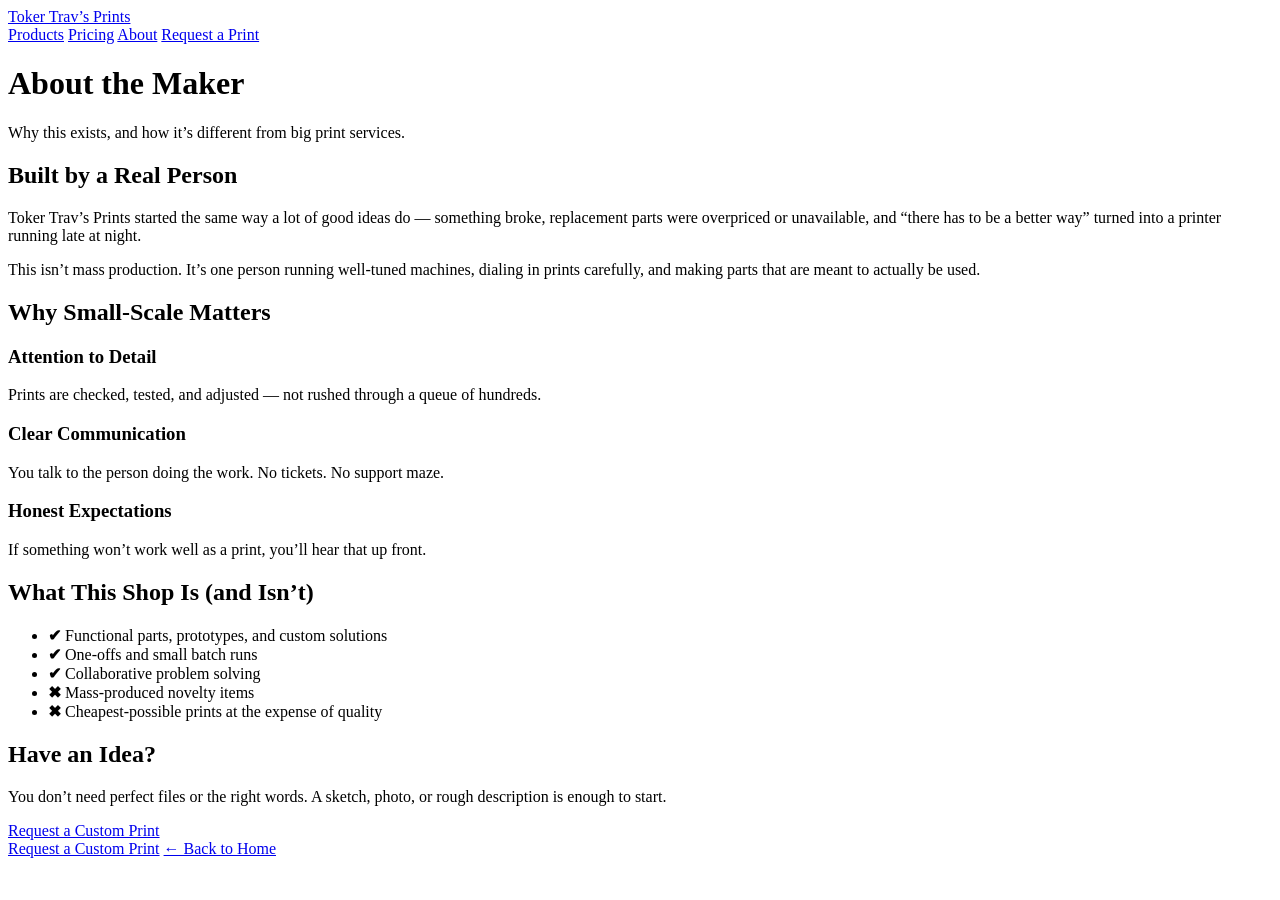
==== about.html @ 922c4897 "Add files via upload" ====
<!DOCTYPE html>
<html lang="en">
<head>
  <meta charset="UTF-8">
  <title>About – Toker Trav’s Prints</title>
  <link rel="stylesheet" href="css/style.css">
</head>
<body>
<nav class="nav">
  <div class="nav-inner">
    <a href="index.html" class="logo">Toker Trav’s Prints</a>

    <div class="nav-links">
      <a href="product.html">Products</a>
      <a href="pricing.html">Pricing</a>
      <a href="about.html">About</a>
      <a href="request.html" class="nav-cta">Request a Print</a>
    </div>
  </div>
</nav>

<div class="bg-art"></div>

<header class="hero small">
  <h1>About the Maker</h1>
  <p>Why this exists, and how it’s different from big print services.</p>
</header>

<section class="section">
  <h2>Built by a Real Person</h2>

  <p>
    Toker Trav’s Prints started the same way a lot of good ideas do —
    something broke, replacement parts were overpriced or unavailable,
    and “there has to be a better way” turned into a printer running late at night.
  </p>

  <p>
    This isn’t mass production.
    It’s one person running well‑tuned machines,
    dialing in prints carefully,
    and making parts that are meant to actually be used.
  </p>
</section>

<section class="section alt">
  <h2>Why Small‑Scale Matters</h2>

  <div class="why-grid">
    <div>
      <h3>Attention to Detail</h3>
      <p>
        Prints are checked, tested, and adjusted —
        not rushed through a queue of hundreds.
      </p>
    </div>

    <div>
      <h3>Clear Communication</h3>
      <p>
        You talk to the person doing the work.
        No tickets. No support maze.
      </p>
    </div>

    <div>
      <h3>Honest Expectations</h3>
      <p>
        If something won’t work well as a print, you’ll hear that up front.
      </p>
    </div>
  </div>
</section>

<section class="section">
  <h2>What This Shop Is (and Isn’t)</h2>

  <ul class="materials">
    <li><strong>✔</strong> Functional parts, prototypes, and custom solutions</li>
    <li><strong>✔</strong> One‑offs and small batch runs</li>
    <li><strong>✔</strong> Collaborative problem solving</li>
    <li><strong>✖</strong> Mass‑produced novelty items</li>
    <li><strong>✖</strong> Cheapest‑possible prints at the expense of quality</li>
  </ul>
</section>

<section class="section alt">
  <h2>Have an Idea?</h2>
  <p>
    You don’t need perfect files or the right words.
    A sketch, photo, or rough description is enough to start.
  </p>

  <a href="product.html" class="cta">Request a Custom Print</a>
</section>

<footer>
<a href="request.html">Request a Custom Print</a>

  <a href="index.html">← Back to Home</a>
</footer>

</body>
</html>
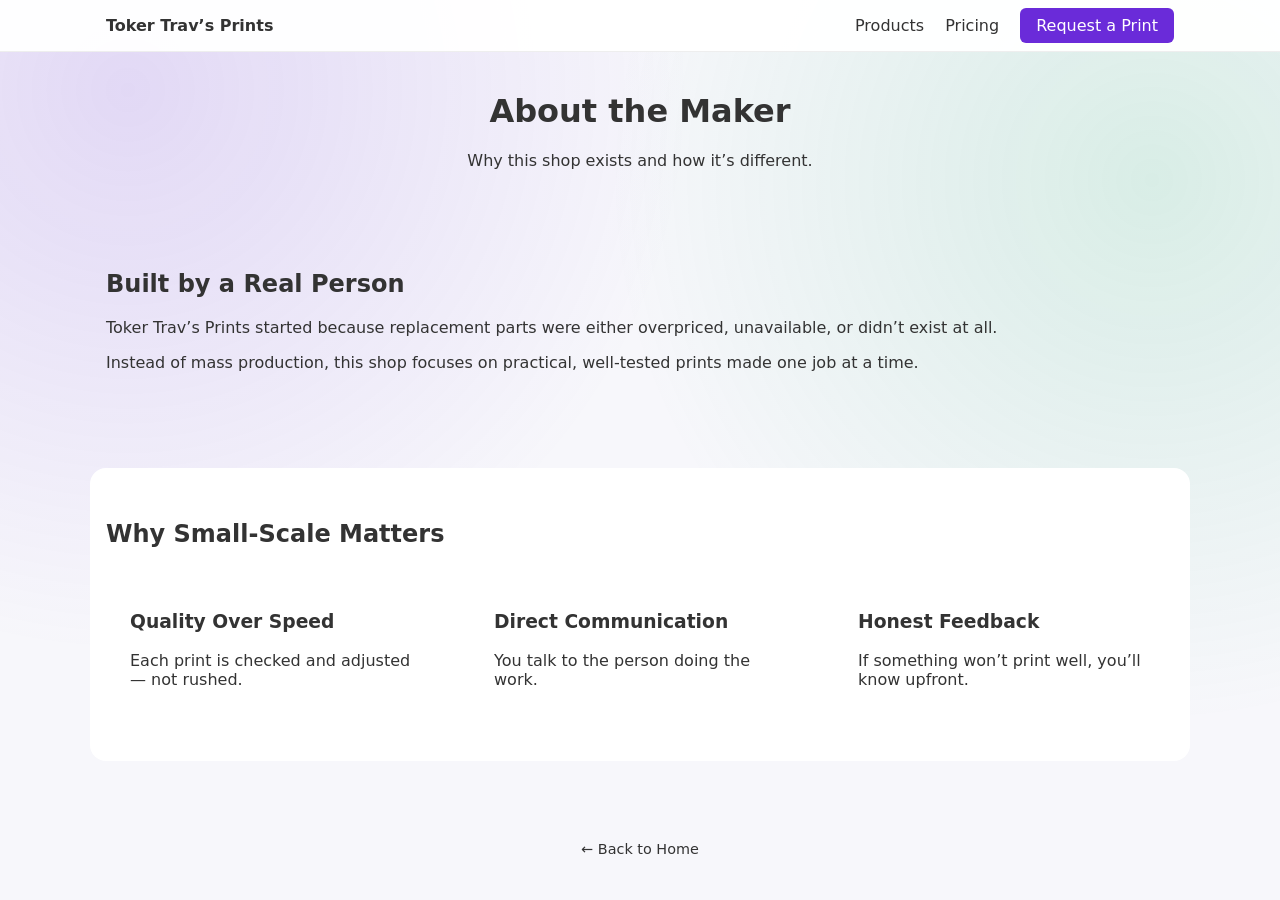
==== commit 12cb6bcb: "Add files via upload" ====
--- a/about.html
+++ b/about.html
@@ -3,102 +3,62 @@
 <head>
   <meta charset="UTF-8">
   <title>About – Toker Trav’s Prints</title>
-  <link rel="stylesheet" href="css/style.css">
+  <link rel="stylesheet" href="style.css">
 </head>
 <body>
+
+<div class="bg-art"></div>
+
 <nav class="nav">
   <div class="nav-inner">
-    <a href="index.html" class="logo">Toker Trav’s Prints</a>
-
+    <a class="logo" href="index.html">Toker Trav’s Prints</a>
     <div class="nav-links">
       <a href="product.html">Products</a>
       <a href="pricing.html">Pricing</a>
-      <a href="about.html">About</a>
       <a href="request.html" class="nav-cta">Request a Print</a>
     </div>
   </div>
 </nav>
 
-<div class="bg-art"></div>
-
 <header class="hero small">
   <h1>About the Maker</h1>
-  <p>Why this exists, and how it’s different from big print services.</p>
+  <p>Why this shop exists and how it’s different.</p>
 </header>
 
 <section class="section">
   <h2>Built by a Real Person</h2>
-
   <p>
-    Toker Trav’s Prints started the same way a lot of good ideas do —
-    something broke, replacement parts were overpriced or unavailable,
-    and “there has to be a better way” turned into a printer running late at night.
+    Toker Trav’s Prints started because replacement parts were either
+    overpriced, unavailable, or didn’t exist at all.
   </p>
-
   <p>
-    This isn’t mass production.
-    It’s one person running well‑tuned machines,
-    dialing in prints carefully,
-    and making parts that are meant to actually be used.
+    Instead of mass production, this shop focuses on practical,
+    well‑tested prints made one job at a time.
   </p>
 </section>
 
 <section class="section alt">
   <h2>Why Small‑Scale Matters</h2>
-
   <div class="why-grid">
     <div>
-      <h3>Attention to Detail</h3>
-      <p>
-        Prints are checked, tested, and adjusted —
-        not rushed through a queue of hundreds.
-      </p>
+      <h3>Quality Over Speed</h3>
+      <p>Each print is checked and adjusted — not rushed.</p>
     </div>
-
     <div>
-      <h3>Clear Communication</h3>
-      <p>
-        You talk to the person doing the work.
-        No tickets. No support maze.
-      </p>
+      <h3>Direct Communication</h3>
+      <p>You talk to the person doing the work.</p>
     </div>
-
     <div>
-      <h3>Honest Expectations</h3>
-      <p>
-        If something won’t work well as a print, you’ll hear that up front.
-      </p>
+      <h3>Honest Feedback</h3>
+      <p>If something won’t print well, you’ll know upfront.</p>
     </div>
   </div>
 </section>
 
-<section class="section">
-  <h2>What This Shop Is (and Isn’t)</h2>
-
-  <ul class="materials">
-    <li><strong>✔</strong> Functional parts, prototypes, and custom solutions</li>
-    <li><strong>✔</strong> One‑offs and small batch runs</li>
-    <li><strong>✔</strong> Collaborative problem solving</li>
-    <li><strong>✖</strong> Mass‑produced novelty items</li>
-    <li><strong>✖</strong> Cheapest‑possible prints at the expense of quality</li>
-  </ul>
-</section>
-
-<section class="section alt">
-  <h2>Have an Idea?</h2>
-  <p>
-    You don’t need perfect files or the right words.
-    A sketch, photo, or rough description is enough to start.
-  </p>
-
-  <a href="product.html" class="cta">Request a Custom Print</a>
-</section>
-
 <footer>
-<a href="request.html">Request a Custom Print</a>
-
   <a href="index.html">← Back to Home</a>
 </footer>
 
+<script src="main.js"></script>
 </body>
 </html>
--- a/style.css
+++ b/style.css
@@ -0,0 +1,170 @@
+:root {
+  --purple: #6a2bd9;
+  --green: #2bb673;
+  --bg: #f7f7fb;
+  --text: #333;
+}
+
+* {
+  box-sizing: border-box;
+  font-family: system-ui, sans-serif;
+}
+
+body {
+  margin: 0;
+  background: var(--bg);
+  color: var(--text);
+}
+
+a {
+  color: inherit;
+  text-decoration: none;
+}
+
+/* BACKGROUND */
+.bg-art {
+  position: fixed;
+  inset: 0;
+  z-index: -1;
+  background:
+    radial-gradient(circle at 10% 10%, rgba(106,43,217,0.15), transparent 40%),
+    radial-gradient(circle at 90% 20%, rgba(43,182,115,0.15), transparent 40%);
+}
+
+/* NAV */
+.nav {
+  background: rgba(255,255,255,0.95);
+  border-bottom: 1px solid #eee;
+  position: sticky;
+  top: 0;
+  z-index: 10;
+}
+
+.nav-inner {
+  max-width: 1100px;
+  margin: auto;
+  padding: 1rem;
+  display: flex;
+  justify-content: space-between;
+  align-items: center;
+}
+
+.logo {
+  font-weight: 700;
+}
+
+.nav-links a {
+  margin-left: 1rem;
+}
+
+.nav-cta {
+  background: var(--purple);
+  color: white;
+  padding: 0.5rem 1rem;
+  border-radius: 6px;
+}
+
+/* HERO */
+.hero {
+  max-width: 900px;
+  margin: 4rem auto;
+  padding: 0 1rem;
+  text-align: center;
+}
+
+.hero.small {
+  margin: 2.5rem auto;
+}
+
+.hero span {
+  color: var(--purple);
+}
+
+.cta {
+  display: inline-block;
+  margin-top: 1.5rem;
+  padding: 0.75rem 1.5rem;
+  background: var(--green);
+  color: white;
+  border-radius: 8px;
+}
+
+/* SECTIONS */
+.section {
+  max-width: 1100px;
+  margin: 3rem auto;
+  padding: 2rem 1rem;
+}
+
+.section.alt {
+  background: white;
+  border-radius: 16px;
+}
+
+/* GRIDS */
+.why-grid,
+.product-grid {
+  display: grid;
+  grid-template-columns: repeat(auto-fit, minmax(220px, 1fr));
+  gap: 1.5rem;
+}
+
+.why-grid div,
+.product-card {
+  background: white;
+  padding: 1.5rem;
+  border-radius: 12px;
+}
+
+/* PRODUCT */
+.product-card {
+  transition: transform 0.2s, box-shadow 0.2s;
+}
+
+.product-card:hover {
+  transform: translateY(-4px);
+  box-shadow: 0 10px 30px rgba(0,0,0,0.1);
+}
+
+.img-placeholder {
+  height: 140px;
+  background: linear-gradient(135deg, var(--purple), var(--green));
+  color: white;
+  display: flex;
+  align-items: center;
+  justify-content: center;
+  border-radius: 8px;
+  margin-bottom: 0.75rem;
+  font-weight: bold;
+}
+
+/* FORM */
+.quote-form {
+  max-width: 600px;
+  margin: auto;
+}
+
+.quote-form label {
+  display: block;
+  margin-bottom: 1rem;
+}
+
+.quote-form input,
+.quote-form textarea,
+.quote-form select {
+  width: 100%;
+  padding: 0.6rem;
+  margin-top: 0.3rem;
+}
+
+.form-note {
+  font-size: 0.85rem;
+  color: #666;
+}
+
+/* FOOTER */
+footer {
+  text-align: center;
+  padding: 2rem;
+  font-size: 0.9rem;
+}
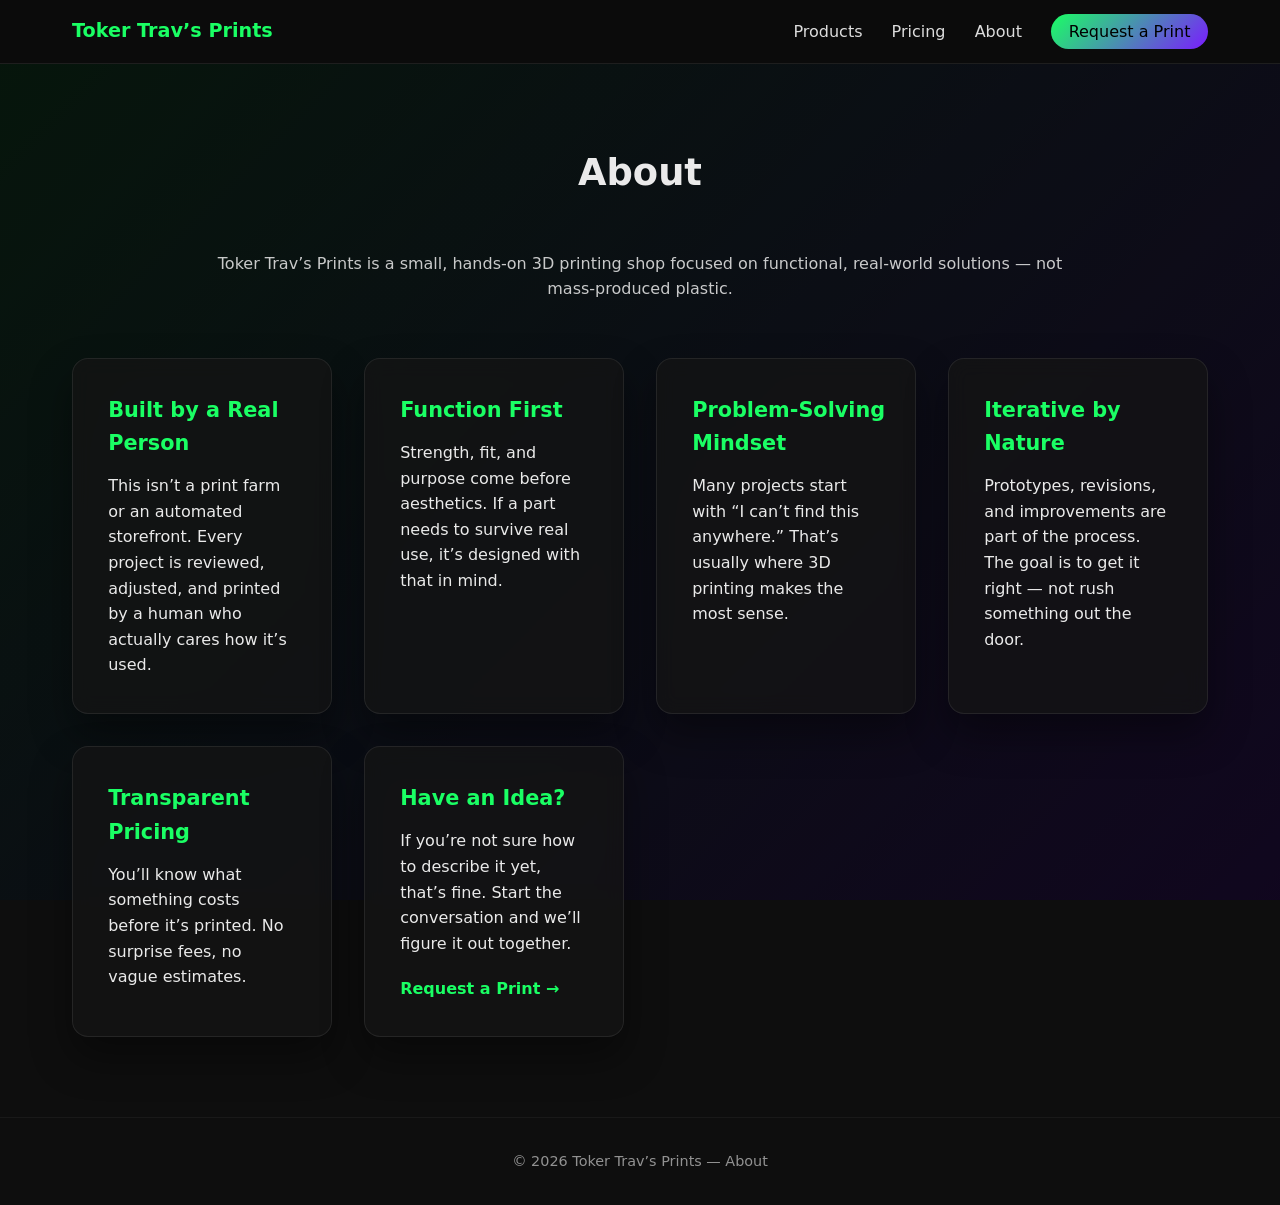
==== commit b6e7fe51: "Add files via upload" ====
--- a/about.html
+++ b/about.html
@@ -2,63 +2,94 @@
 <html lang="en">
 <head>
   <meta charset="UTF-8">
-  <title>About – Toker Trav’s Prints</title>
+  <title>About | Toker Trav’s Prints</title>
+  <meta name="viewport" content="width=device-width, initial-scale=1.0">
   <link rel="stylesheet" href="style.css">
 </head>
-<body>
+<body class="about-page">
 
-<div class="bg-art"></div>
 
+<!-- NAV -->
 <nav class="nav">
   <div class="nav-inner">
     <a class="logo" href="index.html">Toker Trav’s Prints</a>
     <div class="nav-links">
       <a href="product.html">Products</a>
       <a href="pricing.html">Pricing</a>
+      <a href="about.html">About</a>
       <a href="request.html" class="nav-cta">Request a Print</a>
     </div>
   </div>
 </nav>
 
-<header class="hero small">
-  <h1>About the Maker</h1>
-  <p>Why this shop exists and how it’s different.</p>
-</header>
+<!-- PAGE CONTENT -->
+<section class="section">
+  <h2>About</h2>
 
-<section class="section">
-  <h2>Built by a Real Person</h2>
-  <p>
-    Toker Trav’s Prints started because replacement parts were either
-    overpriced, unavailable, or didn’t exist at all.
+  <p style="text-align:center; max-width:850px; margin: 0 auto 3.5rem; opacity:0.85;">
+    Toker Trav’s Prints is a small, hands‑on 3D printing shop focused on
+    functional, real‑world solutions — not mass‑produced plastic.
   </p>
-  <p>
-    Instead of mass production, this shop focuses on practical,
-    well‑tested prints made one job at a time.
-  </p>
-</section>
 
-<section class="section alt">
-  <h2>Why Small‑Scale Matters</h2>
   <div class="why-grid">
-    <div>
-      <h3>Quality Over Speed</h3>
-      <p>Each print is checked and adjusted — not rushed.</p>
+
+    <div class="why-card">
+      <h3>Built by a Real Person</h3>
+      <p>
+        This isn’t a print farm or an automated storefront.
+        Every project is reviewed, adjusted, and printed by a human
+        who actually cares how it’s used.
+      </p>
     </div>
-    <div>
-      <h3>Direct Communication</h3>
-      <p>You talk to the person doing the work.</p>
+
+    <div class="why-card">
+      <h3>Function First</h3>
+      <p>
+        Strength, fit, and purpose come before aesthetics.
+        If a part needs to survive real use, it’s designed with that in mind.
+      </p>
     </div>
-    <div>
-      <h3>Honest Feedback</h3>
-      <p>If something won’t print well, you’ll know upfront.</p>
+
+    <div class="why-card">
+      <h3>Problem‑Solving Mindset</h3>
+      <p>
+        Many projects start with “I can’t find this anywhere.”
+        That’s usually where 3D printing makes the most sense.
+      </p>
     </div>
+
+    <div class="why-card">
+      <h3>Iterative by Nature</h3>
+      <p>
+        Prototypes, revisions, and improvements are part of the process.
+        The goal is to get it right — not rush something out the door.
+      </p>
+    </div>
+
+    <div class="why-card">
+      <h3>Transparent Pricing</h3>
+      <p>
+        You’ll know what something costs before it’s printed.
+        No surprise fees, no vague estimates.
+      </p>
+    </div>
+
+    <div class="why-card highlight">
+      <h3>Have an Idea?</h3>
+      <p>
+        If you’re not sure how to describe it yet, that’s fine.
+        Start the conversation and we’ll figure it out together.
+      </p>
+      <a href="request.html" class="service-link">Request a Print →</a>
+    </div>
+
   </div>
 </section>
 
-<footer>
-  <a href="index.html">← Back to Home</a>
+<!-- FOOTER -->
+<footer class="footer">
+  © 2026 Toker Trav’s Prints — About
 </footer>
 
-<script src="main.js"></script>
 </body>
 </html>
--- a/style.css
+++ b/style.css
@@ -1,170 +1,433 @@
-:root {
-  --purple: #6a2bd9;
-  --green: #2bb673;
-  --bg: #f7f7fb;
-  --text: #333;
-}
+/* =========================
+   RESET + BASE
+========================= */
 
 * {
   box-sizing: border-box;
-  font-family: system-ui, sans-serif;
+  margin: 0;
+  padding: 0;
 }
 
 body {
-  margin: 0;
-  background: var(--bg);
-  color: var(--text);
+  font-family: system-ui, -apple-system, BlinkMacSystemFont, sans-serif;
+  background: #0e0e0e;
+  color: #eaeaea;
+  line-height: 1.6;
 }
 
 a {
   color: inherit;
-  text-decoration: none;
-}
-
-/* BACKGROUND */
-.bg-art {
-  position: fixed;
-  inset: 0;
-  z-index: -1;
-  background:
-    radial-gradient(circle at 10% 10%, rgba(106,43,217,0.15), transparent 40%),
-    radial-gradient(circle at 90% 20%, rgba(43,182,115,0.15), transparent 40%);
-}
-
-/* NAV */
+}
+
+/* =========================
+   NAVIGATION
+========================= */
+
 .nav {
-  background: rgba(255,255,255,0.95);
-  border-bottom: 1px solid #eee;
+  background: #0b0b0b;
+  border-bottom: 1px solid rgba(255,255,255,0.08);
   position: sticky;
   top: 0;
-  z-index: 10;
+  z-index: 50;
 }
 
 .nav-inner {
-  max-width: 1100px;
+  max-width: 1200px;
   margin: auto;
-  padding: 1rem;
+  padding: 1rem 2rem;
   display: flex;
   justify-content: space-between;
   align-items: center;
 }
 
 .logo {
+  font-size: 1.2rem;
+  font-weight: 800;
+  color: #1aff64;
+  text-decoration: none;
+}
+
+.nav-links a {
+  margin-left: 1.5rem;
+  text-decoration: none;
+  color: #ddd;
+  font-weight: 500;
+  transition: color 0.2s ease;
+}
+
+.nav-links a:hover {
+  color: #1aff64;
+}
+
+.nav-cta {
+  padding: 0.5rem 1.1rem;
+  border-radius: 999px;
+  background: linear-gradient(135deg, #1aff64, #7a1cff);
+  color: #000 !important;
   font-weight: 700;
 }
 
-.nav-links a {
-  margin-left: 1rem;
-}
-
-.nav-cta {
-  background: var(--purple);
-  color: white;
-  padding: 0.5rem 1rem;
-  border-radius: 6px;
-}
-
-/* HERO */
+/* =========================
+   HERO
+========================= */
+
 .hero {
-  max-width: 900px;
-  margin: 4rem auto;
-  padding: 0 1rem;
-  text-align: center;
-}
-
-.hero.small {
-  margin: 2.5rem auto;
-}
-
-.hero span {
-  color: var(--purple);
-}
-
-.cta {
-  display: inline-block;
-  margin-top: 1.5rem;
-  padding: 0.75rem 1.5rem;
-  background: var(--green);
-  color: white;
-  border-radius: 8px;
-}
-
-/* SECTIONS */
-.section {
-  max-width: 1100px;
-  margin: 3rem auto;
-  padding: 2rem 1rem;
-}
-
-.section.alt {
-  background: white;
-  border-radius: 16px;
-}
-
-/* GRIDS */
-.why-grid,
-.product-grid {
-  display: grid;
-  grid-template-columns: repeat(auto-fit, minmax(220px, 1fr));
-  gap: 1.5rem;
-}
-
-.why-grid div,
-.product-card {
-  background: white;
-  padding: 1.5rem;
-  border-radius: 12px;
-}
-
-/* PRODUCT */
-.product-card {
-  transition: transform 0.2s, box-shadow 0.2s;
-}
-
-.product-card:hover {
-  transform: translateY(-4px);
-  box-shadow: 0 10px 30px rgba(0,0,0,0.1);
-}
-
-.img-placeholder {
-  height: 140px;
-  background: linear-gradient(135deg, var(--purple), var(--green));
-  color: white;
+  min-height: calc(100vh - 70px);
   display: flex;
   align-items: center;
   justify-content: center;
-  border-radius: 8px;
-  margin-bottom: 0.75rem;
-  font-weight: bold;
-}
-
-/* FORM */
-.quote-form {
-  max-width: 600px;
+  padding: 5rem 2rem;
+  position: relative;
+  overflow: hidden;
+
+  background-image:
+    linear-gradient(
+      135deg,
+      rgba(26,255,100,0.25),
+      rgba(122,28,255,0.45)
+    ),
+    linear-gradient(
+      rgba(0,0,0,0.6),
+      rgba(0,0,0,0.6)
+    ),
+    url("https://www.nanalyze.com/app/uploads/2020/06/Investing-3D-Printing-Stocks-Teaser-1024x683.jpg.webp");
+
+  background-size: cover;
+  background-position: center;
+  background-repeat: no-repeat;
+}
+
+.hero-inner {
+  max-width: 900px;
+  text-align: center;
+  animation: heroFade 0.9s ease-out forwards;
+}
+
+.hero h1 {
+  font-size: clamp(3rem, 6vw, 4.6rem);
+  font-weight: 900;
+  text-transform: uppercase;
+  letter-spacing: -1px;
+  line-height: 1.05;
+  margin-bottom: 1.5rem;
+}
+
+.hero h1 span {
+  display: block;
+  font-size: 0.65em;
+  font-weight: 600;
+  opacity: 0.9;
+}
+
+.hero p {
+  max-width: 700px;
+  margin: 0 auto 2.6rem;
+  font-size: 1.15rem;
+  opacity: 0.95;
+}
+
+/* =========================
+   HERO BUTTONS
+========================= */
+
+.hero-actions {
+  display: flex;
+  gap: 1.2rem;
+  justify-content: center;
+  flex-wrap: wrap;
+}
+
+.cta {
+  padding: 0.9rem 2rem;
+  border-radius: 999px;
+  font-weight: 700;
+  text-decoration: none;
+  transition: all 0.25s ease;
+}
+
+.cta.primary {
+  background: #000;
+  color: #1aff64;
+  box-shadow: 0 0 35px rgba(0,0,0,0.45);
+}
+
+.cta.primary:hover {
+  transform: translateY(-3px) scale(1.04);
+  box-shadow: 0 0 55px rgba(26,255,100,0.8);
+}
+
+.cta.ghost {
+  border: 2px solid rgba(255,255,255,0.85);
+  color: #fff;
+}
+
+.cta.ghost:hover {
+  background: rgba(255,255,255,0.15);
+  transform: translateY(-3px);
+}
+
+/* =========================
+   SECTIONS
+========================= */
+
+.section {
+  max-width: 1200px;
   margin: auto;
-}
-
-.quote-form label {
-  display: block;
-  margin-bottom: 1rem;
-}
-
-.quote-form input,
-.quote-form textarea,
-.quote-form select {
-  width: 100%;
-  padding: 0.6rem;
-  margin-top: 0.3rem;
-}
-
-.form-note {
-  font-size: 0.85rem;
-  color: #666;
-}
-
-/* FOOTER */
-footer {
+  padding: 5rem 2rem;
+}
+
+.section h2 {
+  text-align: center;
+  font-size: 2.3rem;
+  margin-bottom: 3rem;
+}
+
+/* =========================
+   WHY / SERVICES GRID
+========================= */
+
+.why-grid {
+  display: grid;
+  grid-template-columns: repeat(auto-fit, minmax(250px, 1fr));
+  gap: 2rem;
+}
+
+.why-card {
+  background: #151515;
+  border: 1px solid rgba(255,255,255,0.08);
+  border-radius: 16px;
+  padding: 2.2rem;
+  transition: all 0.3s ease;
+  position: relative;
+}
+
+.why-card::before {
+  content: "";
+  position: absolute;
+  inset: 0;
+  border-radius: 16px;
+  background: linear-gradient(135deg, #1aff64, #7a1cff);
+  opacity: 0;
+  z-index: -1;
+  transition: opacity 0.3s ease;
+}
+
+.why-card:hover::before {
+  opacity: 0.25;
+}
+
+.why-card:hover {
+  transform: translateY(-6px);
+  box-shadow: 0 0 35px rgba(122,28,255,0.45);
+}
+
+.why-card h3 {
+  color: #1aff64;
+  margin-bottom: 0.8rem;
+  font-size: 1.3rem;
+}
+
+/* =========================
+   FOOTER
+========================= */
+
+.footer {
   text-align: center;
   padding: 2rem;
   font-size: 0.9rem;
-}
+  opacity: 0.6;
+  border-top: 1px solid rgba(255,255,255,0.08);
+}
+
+/* =========================
+   ANIMATIONS
+========================= */
+
+@keyframes heroFade {
+  from {
+    opacity: 0;
+    transform: translateY(25px);
+  }
+  to {
+    opacity: 1;
+    transform: translateY(0);
+  }
+}
+/* =========================
+   SERVICES
+========================= */
+
+.services {
+  background: linear-gradient(
+    rgba(255,255,255,0.02),
+    rgba(255,255,255,0.02)
+  );
+}
+
+.services-grid {
+  display: grid;
+  grid-template-columns: repeat(auto-fit, minmax(260px, 1fr));
+  gap: 2rem;
+}
+
+.service-card {
+  background: #141414;
+  border: 1px solid rgba(255,255,255,0.08);
+  border-radius: 18px;
+  padding: 2.4rem;
+  transition: all 0.35s ease;
+  position: relative;
+}
+
+.service-card::after {
+  content: "";
+  position: absolute;
+  inset: 0;
+  border-radius: 18px;
+  background: linear-gradient(135deg, #1aff64, #7a1cff);
+  opacity: 0;
+  z-index: -1;
+  transition: opacity 0.35s ease;
+}
+
+.service-card:hover::after {
+  opacity: 0.25;
+}
+
+.service-card:hover {
+  transform: translateY(-8px);
+  box-shadow: 0 0 40px rgba(26,255,100,0.25);
+}
+
+.service-card h3 {
+  color: #1aff64;
+  font-size: 1.35rem;
+  margin-bottom: 0.8rem;
+}
+
+.service-card p {
+  opacity: 0.9;
+  font-size: 1rem;
+}
+
+.service-card.highlight {
+  background: #0f0f0f;
+  border: 2px solid #1aff64;
+}
+
+.service-link {
+  display: inline-block;
+  margin-top: 1.2rem;
+  color: #1aff64;
+  font-weight: 700;
+  text-decoration: none;
+}
+
+.service-link:hover {
+  text-decoration: underline;
+}
+/* =========================
+   REQUEST PAGE BACKGROUND
+========================= */
+
+.request-page {
+  background-image:
+    linear-gradient(
+      rgba(0,0,0,0.65),
+      rgba(0,0,0,0.65)
+    ),
+    linear-gradient(
+      135deg,
+      rgba(26,255,100,0.2),
+      rgba(122,28,255,0.3)
+    ),
+    url("https://media.istockphoto.com/id/1316710081/photo/3d-printer-printing-prototypes.jpg?s=612x612&w=0&k=20&c=ET2KgbKfgAQu2VvZBUPziK815zf961Yl4xEodSxT2to=");
+
+  background-size: cover;
+  background-position: center;
+  background-attachment: fixed;
+}
+/* =========================
+   PRODUCTS PAGE BACKGROUND
+========================= */
+
+.products-page {
+  background-image:
+    linear-gradient(
+      rgba(0,0,0,0.65),
+      rgba(0,0,0,0.65)
+    ),
+    linear-gradient(
+      135deg,
+      rgba(26,255,100,0.2),
+      rgba(122,28,255,0.3)
+    ),
+    url("https://pic2-cdn.creality.com/comp/model/e7fe10ad9dd301700969cd9aa1ae2544.webp");
+
+  background-size: cover;
+  background-position: center;
+  background-attachment: fixed;
+}
+/* =========================
+   PRICING PAGE BACKGROUND
+========================= */
+
+.pricing-page {
+  background-image:
+    linear-gradient(
+      rgba(0,0,0,0.65),
+      rgba(0,0,0,0.65)
+    ),
+    linear-gradient(
+      135deg,
+      rgba(26,255,100,0.2),
+      rgba(122,28,255,0.3)
+    ),
+    url("https://media.istockphoto.com/id/1297185214/photo/multicolored-filaments-of-plastic-for-printing-on-3d-printer-close-up.jpg?s=612x612&w=0&k=20&c=EPEfc2m31w-EQArc0e_ueI-VNDVIYcNPSI8PShlg7Kg=");
+
+  background-size: cover;
+  background-position: center;
+  background-attachment: fixed;
+}
+/* =========================
+   ABOUT PAGE BACKGROUND
+========================= */
+
+.about-page {
+  background-image:
+    linear-gradient(
+      rgba(0,0,0,0.65),
+      rgba(0,0,0,0.65)
+    ),
+    linear-gradient(
+      135deg,
+      rgba(26,255,100,0.2),
+      rgba(122,28,255,0.3)
+    ),
+    url("https://media.istockphoto.com/id/1269868014/photo/3d-printer-printing-prototypes.jpg?s=612x612&w=0&k=20&c=FEJ5oGATwYZKfly52NRWZx2GqeuoD1FIFIgGSwmirt0=");
+
+  background-size: cover;
+  background-position: center;
+  background-attachment: fixed;
+}
+/* =========================
+   GLASS CARD POLISH
+========================= */
+
+.why-card,
+.pricing-card,
+.service-card {
+  background: rgba(20, 20, 20, 0.75);
+  backdrop-filter: blur(10px);
+  -webkit-backdrop-filter: blur(10px);
+  border: 1px solid rgba(255,255,255,0.08);
+  box-shadow: 0 20px 40px rgba(0,0,0,0.4);
+  transition: transform 0.3s ease, box-shadow 0.3s ease;
+}
+
+.why-card:hover,
+.pricing-card:hover,
+.service-card:hover {
+  transform: translateY(-6px);
+  box-shadow: 0 30px 60px rgba(0,0,0,0.6);
+}
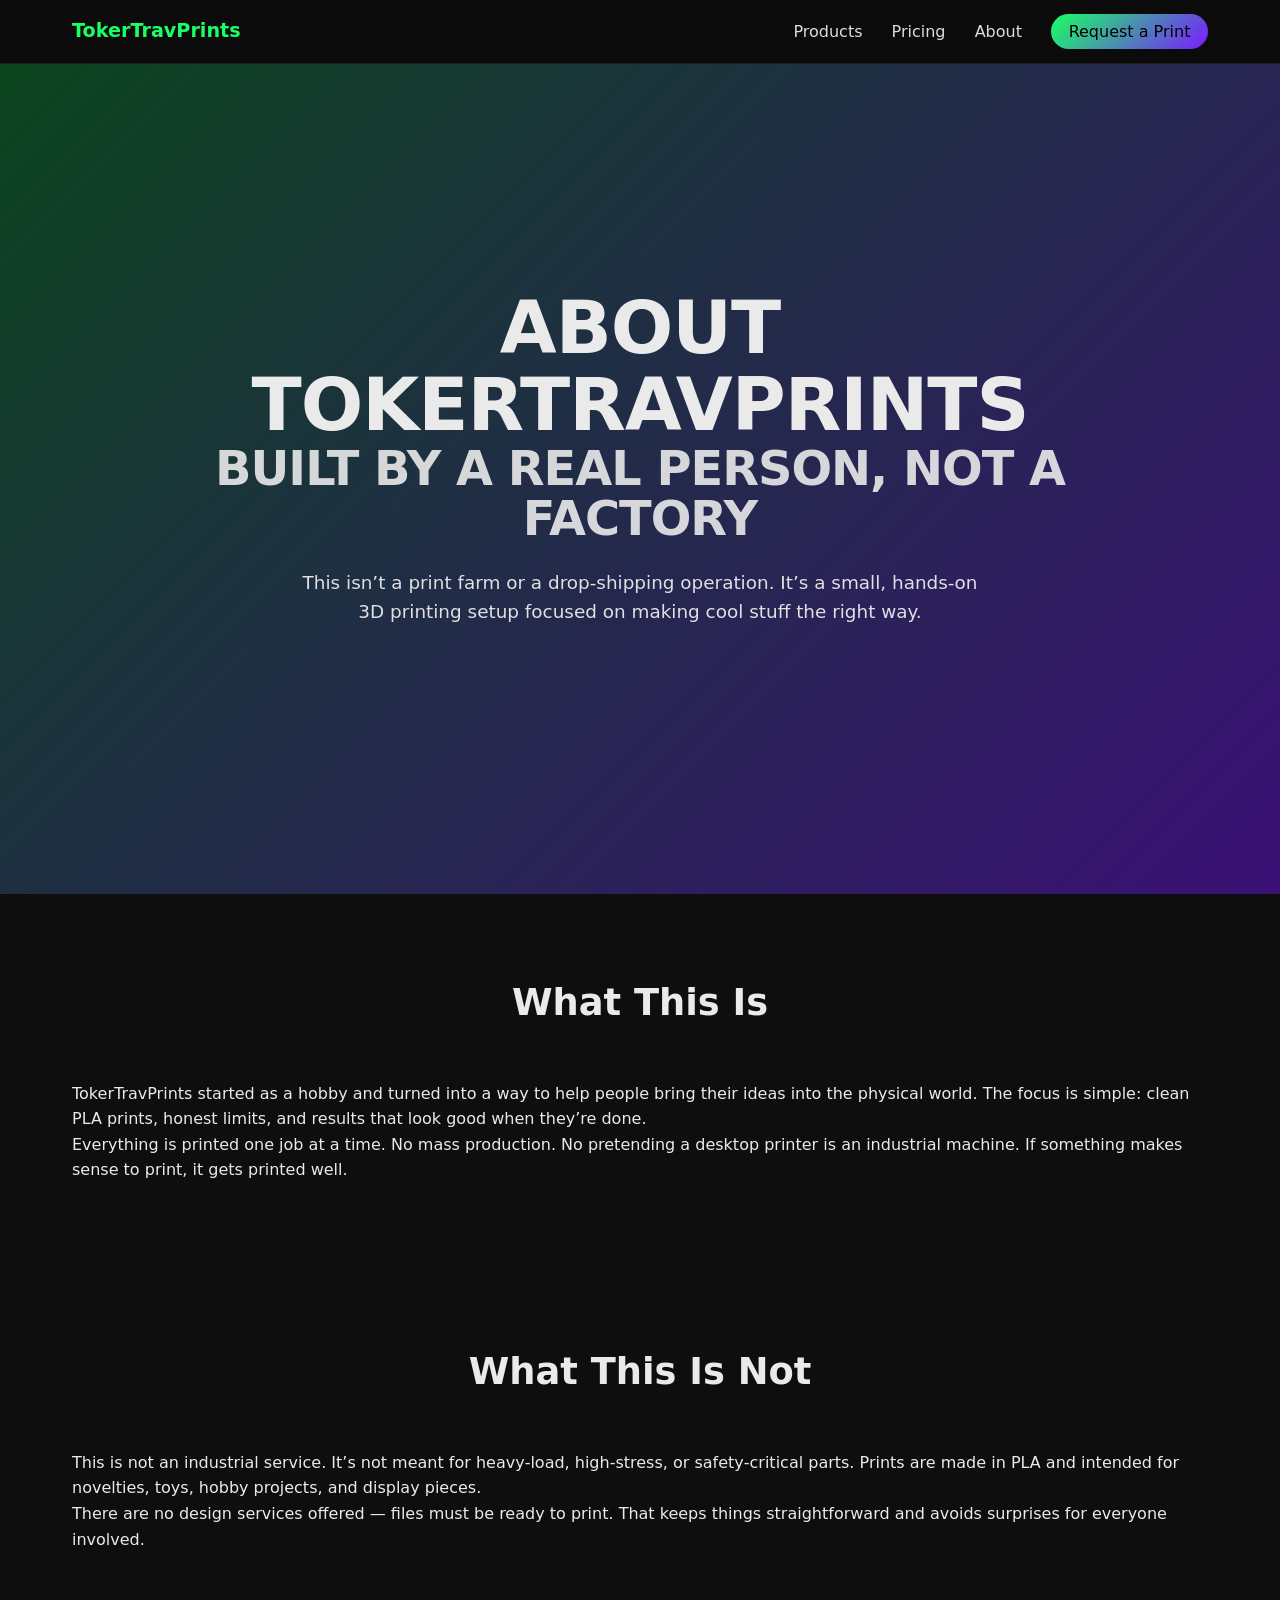
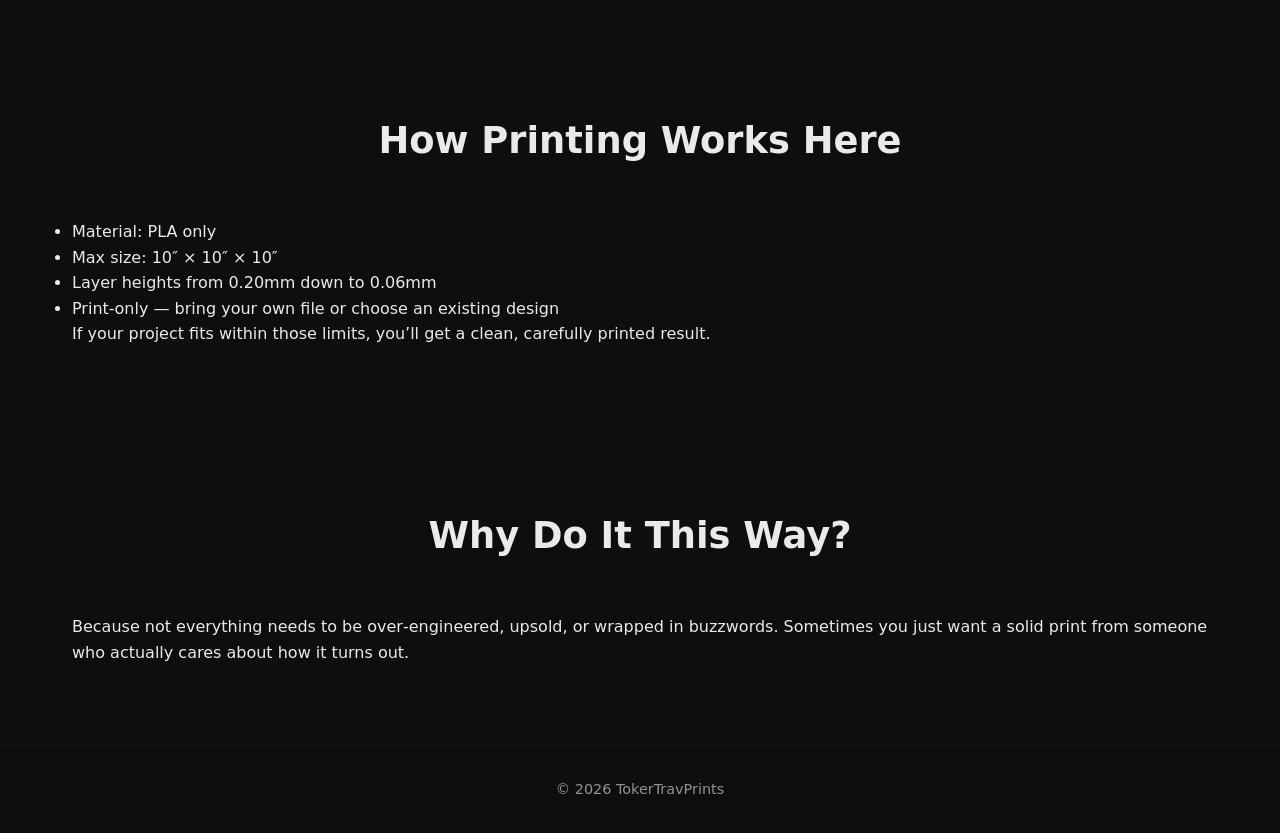
==== commit 763c8d46: "Add files via upload" ====
--- a/about.html
+++ b/about.html
@@ -2,17 +2,16 @@
 <html lang="en">
 <head>
   <meta charset="UTF-8">
-  <title>About | Toker Trav’s Prints</title>
+  <title>About | TokerTravPrints</title>
   <meta name="viewport" content="width=device-width, initial-scale=1.0">
   <link rel="stylesheet" href="style.css">
 </head>
-<body class="about-page">
-
+<body>
 
 <!-- NAV -->
 <nav class="nav">
   <div class="nav-inner">
-    <a class="logo" href="index.html">Toker Trav’s Prints</a>
+    <a class="logo" href="index.html">TokerTravPrints</a>
     <div class="nav-links">
       <a href="product.html">Products</a>
       <a href="pricing.html">Pricing</a>
@@ -22,73 +21,78 @@
   </div>
 </nav>
 
-<!-- PAGE CONTENT -->
+<!-- ABOUT HERO -->
+<header class="hero">
+  <div class="hero-inner">
+    <h1>
+      About TokerTravPrints
+      <span>Built by a Real Person, Not a Factory</span>
+    </h1>
+    <p>
+      This isn’t a print farm or a drop‑shipping operation.
+      It’s a small, hands‑on 3D printing setup focused on
+      making cool stuff the right way.
+    </p>
+  </div>
+</header>
+
+<!-- ABOUT CONTENT -->
 <section class="section">
-  <h2>About</h2>
-
-  <p style="text-align:center; max-width:850px; margin: 0 auto 3.5rem; opacity:0.85;">
-    Toker Trav’s Prints is a small, hands‑on 3D printing shop focused on
-    functional, real‑world solutions — not mass‑produced plastic.
+  <h2>What This Is</h2>
+  <p>
+    TokerTravPrints started as a hobby and turned into a way
+    to help people bring their ideas into the physical world.
+    The focus is simple: clean PLA prints, honest limits,
+    and results that look good when they’re done.
   </p>
-
-  <div class="why-grid">
-
-    <div class="why-card">
-      <h3>Built by a Real Person</h3>
-      <p>
-        This isn’t a print farm or an automated storefront.
-        Every project is reviewed, adjusted, and printed by a human
-        who actually cares how it’s used.
-      </p>
-    </div>
-
-    <div class="why-card">
-      <h3>Function First</h3>
-      <p>
-        Strength, fit, and purpose come before aesthetics.
-        If a part needs to survive real use, it’s designed with that in mind.
-      </p>
-    </div>
-
-    <div class="why-card">
-      <h3>Problem‑Solving Mindset</h3>
-      <p>
-        Many projects start with “I can’t find this anywhere.”
-        That’s usually where 3D printing makes the most sense.
-      </p>
-    </div>
-
-    <div class="why-card">
-      <h3>Iterative by Nature</h3>
-      <p>
-        Prototypes, revisions, and improvements are part of the process.
-        The goal is to get it right — not rush something out the door.
-      </p>
-    </div>
-
-    <div class="why-card">
-      <h3>Transparent Pricing</h3>
-      <p>
-        You’ll know what something costs before it’s printed.
-        No surprise fees, no vague estimates.
-      </p>
-    </div>
-
-    <div class="why-card highlight">
-      <h3>Have an Idea?</h3>
-      <p>
-        If you’re not sure how to describe it yet, that’s fine.
-        Start the conversation and we’ll figure it out together.
-      </p>
-      <a href="request.html" class="service-link">Request a Print →</a>
-    </div>
-
-  </div>
+  <p>
+    Everything is printed one job at a time. No mass production.
+    No pretending a desktop printer is an industrial machine.
+    If something makes sense to print, it gets printed well.
+  </p>
 </section>
 
-<!-- FOOTER -->
+<section class="section">
+  <h2>What This Is Not</h2>
+  <p>
+    This is not an industrial service. It’s not meant for
+    heavy‑load, high‑stress, or safety‑critical parts.
+    Prints are made in PLA and intended for novelties,
+    toys, hobby projects, and display pieces.
+  </p>
+  <p>
+    There are no design services offered — files must be
+    ready to print. That keeps things straightforward
+    and avoids surprises for everyone involved.
+  </p>
+</section>
+
+<section class="section">
+  <h2>How Printing Works Here</h2>
+  <ul>
+    <li>Material: PLA only</li>
+    <li>Max size: 10″ × 10″ × 10″</li>
+    <li>Layer heights from 0.20mm down to 0.06mm</li>
+    <li>Print‑only — bring your own file or choose an existing design</li>
+  </ul>
+  <p>
+    If your project fits within those limits,
+    you’ll get a clean, carefully printed result.
+  </p>
+</section>
+
+<section class="section">
+  <h2>Why Do It This Way?</h2>
+  <p>
+    Because not everything needs to be over‑engineered,
+    upsold, or wrapped in buzzwords. Sometimes you just
+    want a solid print from someone who actually cares
+    about how it turns out.
+  </p>
+</section>
+
 <footer class="footer">
-  © 2026 Toker Trav’s Prints — About
+  © 2026 TokerTravPrints
 </footer>
 
 </body>
